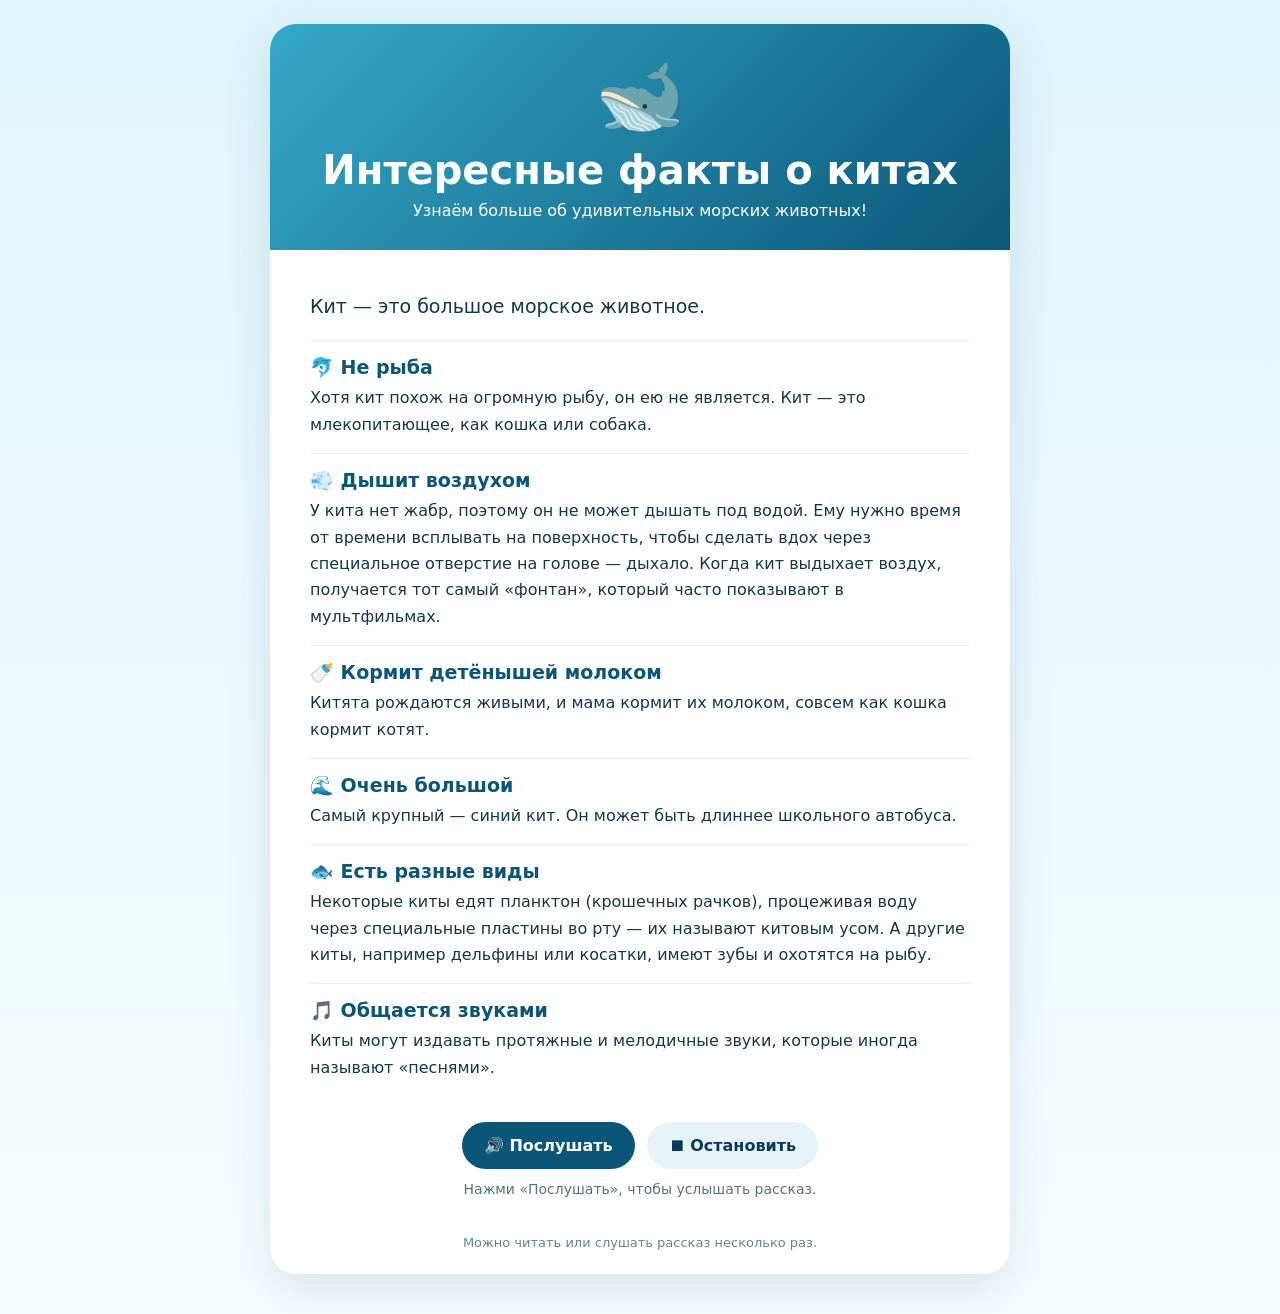
==== index.html @ 5427f097 "Add files via upload" ====
<!doctype html>
<html lang="ru">
<head>
<meta charset="utf-8"><meta name="viewport" content="width=device-width, initial-scale=1">
<meta name="theme-color" content="#0b5678"><title>Интересные факты о китах</title>
<style>
*{box-sizing:border-box}body{margin:0;padding:24px 14px 40px;background:linear-gradient(#dff5fb,#f8fdff);font-family:system-ui,sans-serif;color:#16364a}
main{max-width:740px;margin:auto}.card{background:white;border-radius:26px;overflow:hidden;box-shadow:0 15px 45px #083b5920}
header{text-align:center;padding:30px 20px;color:white;background:linear-gradient(135deg,#36a9c8,#0b5678)}
.whale{font-size:72px}h1{font-size:clamp(28px,5vw,40px);margin:8px 0}.sub{margin:0}
.content{padding:22px clamp(18px,5vw,40px) 30px}.intro{font-size:19px;line-height:1.6}
.fact{padding:15px 0;border-top:1px solid #e3eff3}.fact h2{font-size:19px;color:#0b5678;margin:0 0 6px}.fact p{font-size:16px;line-height:1.65;margin:0}
.controls{display:flex;gap:12px;justify-content:center;flex-wrap:wrap;margin:26px 0 12px}
button{border:0;border-radius:30px;padding:14px 22px;font:bold 16px system-ui;cursor:pointer}
#play{background:#0b5678;color:white}#stop{background:#e8f3f7;color:#083b59}
#status{text-align:center;min-height:24px;color:#557184;font-size:14px}footer{text-align:center;color:#668394;padding:0 16px 24px;font-size:13px}
</style></head>
<body><main><article class="card">
<header><div class="whale">🐋</div><h1>Интересные факты о китах</h1><p class="sub">Узнаём больше об удивительных морских животных!</p></header>
<section class="content">
<p class="intro">Кит — это большое морское животное.</p>
<section class="fact"><h2>🐬 Не рыба</h2><p>Хотя кит похож на огромную рыбу, он ею не является. Кит — это млекопитающее, как кошка или собака.</p></section>
<section class="fact"><h2>💨 Дышит воздухом</h2><p>У кита нет жабр, поэтому он не может дышать под водой. Ему нужно время от времени всплывать на поверхность, чтобы сделать вдох через специальное отверстие на голове — дыхало. Когда кит выдыхает воздух, получается тот самый «фонтан», который часто показывают в мультфильмах.</p></section>
<section class="fact"><h2>🍼 Кормит детёнышей молоком</h2><p>Китята рождаются живыми, и мама кормит их молоком, совсем как кошка кормит котят.</p></section>
<section class="fact"><h2>🌊 Очень большой</h2><p>Самый крупный — синий кит. Он может быть длиннее школьного автобуса.</p></section>
<section class="fact"><h2>🐟 Есть разные виды</h2><p>Некоторые киты едят планктон (крошечных рачков), процеживая воду через специальные пластины во рту — их называют китовым усом. А другие киты, например дельфины или косатки, имеют зубы и охотятся на рыбу.</p></section>
<section class="fact"><h2>🎵 Общается звуками</h2><p>Киты могут издавать протяжные и мелодичные звуки, которые иногда называют «песнями».</p></section>
<div class="controls"><button id="play">🔊 Послушать</button><button id="stop">⏹ Остановить</button></div>
<div id="status" role="status" aria-live="polite">Нажми «Послушать», чтобы услышать рассказ.</div>
</section><footer>Можно читать или слушать рассказ несколько раз.</footer>
</article></main>
<script>
const story=`Кит — это большое морское животное. Что важно знать. Не рыба. Хотя кит похож на огромную рыбу, он ею не является. Кит — это млекопитающее, как кошка или собака. Дышит воздухом. У кита нет жабр, поэтому он не может дышать под водой. Ему нужно время от времени всплывать на поверхность, чтобы сделать вдох через специальное отверстие на голове — дыхало. Когда кит выдыхает воздух, получается тот самый «фонтан», который часто показывают в мультфильмах. Кормит детёнышей молоком. Китята рождаются живыми, и мама кормит их молоком, совсем как кошка кормит котят. Очень большой. Самый крупный — синий кит. Он может быть длиннее школьного автобуса. Есть разные виды. Некоторые киты едят планктон (крошечных рачков), процеживая воду через специальные пластины во рту — их называют китовым усом. А другие киты, например дельфины или косатки, имеют зубы и охотятся на рыбу. Общается звуками. Киты могут издавать протяжные и мелодичные звуки, которые иногда называют «песнями».`;
const status=document.getElementById('status');
document.getElementById('play').onclick=()=>{if(!('speechSynthesis'in window)){status.textContent='Браузер не поддерживает озвучивание. Попробуй Chrome или Safari.';return;}
speechSynthesis.cancel();const u=new SpeechSynthesisUtterance(story);u.lang='ru-RU';u.rate=.9;
const voices=speechSynthesis.getVoices();u.voice=voices.find(v=>v.lang.toLowerCase()==='ru-ru')||voices.find(v=>v.lang.toLowerCase().startsWith('ru'))||null;
u.onstart=()=>status.textContent='Сейчас звучит рассказ о китах…';u.onend=()=>status.textContent='Рассказ окончен. Можно послушать ещё раз!';u.onerror=()=>status.textContent='Не удалось включить озвучивание. Проверь звук телефона.';speechSynthesis.speak(u);};
document.getElementById('stop').onclick=()=>{if('speechSynthesis'in window)speechSynthesis.cancel();status.textContent='Озвучивание остановлено.';};
</script></body></html>
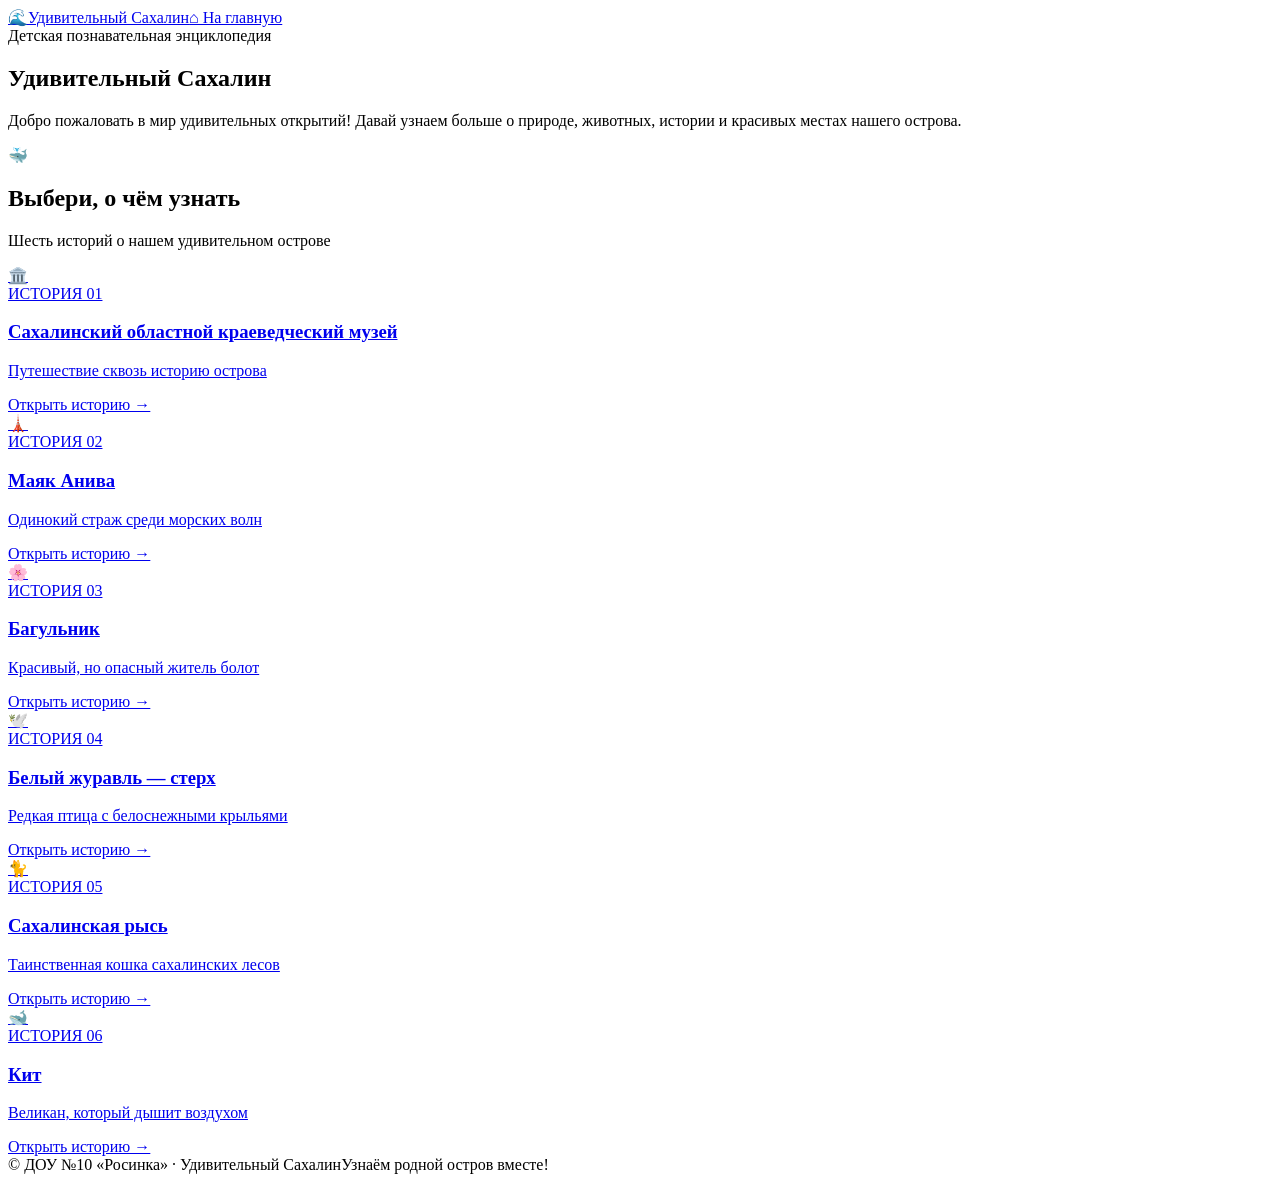
==== commit af0e5097: "Add files via upload" ====
--- a/index.html
+++ b/index.html
@@ -1,40 +1,9 @@
 <!doctype html>
-<html lang="ru">
-<head>
-<meta charset="utf-8"><meta name="viewport" content="width=device-width, initial-scale=1">
-<meta name="theme-color" content="#0b5678"><title>Интересные факты о китах</title>
-<style>
-*{box-sizing:border-box}body{margin:0;padding:24px 14px 40px;background:linear-gradient(#dff5fb,#f8fdff);font-family:system-ui,sans-serif;color:#16364a}
-main{max-width:740px;margin:auto}.card{background:white;border-radius:26px;overflow:hidden;box-shadow:0 15px 45px #083b5920}
-header{text-align:center;padding:30px 20px;color:white;background:linear-gradient(135deg,#36a9c8,#0b5678)}
-.whale{font-size:72px}h1{font-size:clamp(28px,5vw,40px);margin:8px 0}.sub{margin:0}
-.content{padding:22px clamp(18px,5vw,40px) 30px}.intro{font-size:19px;line-height:1.6}
-.fact{padding:15px 0;border-top:1px solid #e3eff3}.fact h2{font-size:19px;color:#0b5678;margin:0 0 6px}.fact p{font-size:16px;line-height:1.65;margin:0}
-.controls{display:flex;gap:12px;justify-content:center;flex-wrap:wrap;margin:26px 0 12px}
-button{border:0;border-radius:30px;padding:14px 22px;font:bold 16px system-ui;cursor:pointer}
-#play{background:#0b5678;color:white}#stop{background:#e8f3f7;color:#083b59}
-#status{text-align:center;min-height:24px;color:#557184;font-size:14px}footer{text-align:center;color:#668394;padding:0 16px 24px;font-size:13px}
-</style></head>
-<body><main><article class="card">
-<header><div class="whale">🐋</div><h1>Интересные факты о китах</h1><p class="sub">Узнаём больше об удивительных морских животных!</p></header>
-<section class="content">
-<p class="intro">Кит — это большое морское животное.</p>
-<section class="fact"><h2>🐬 Не рыба</h2><p>Хотя кит похож на огромную рыбу, он ею не является. Кит — это млекопитающее, как кошка или собака.</p></section>
-<section class="fact"><h2>💨 Дышит воздухом</h2><p>У кита нет жабр, поэтому он не может дышать под водой. Ему нужно время от времени всплывать на поверхность, чтобы сделать вдох через специальное отверстие на голове — дыхало. Когда кит выдыхает воздух, получается тот самый «фонтан», который часто показывают в мультфильмах.</p></section>
-<section class="fact"><h2>🍼 Кормит детёнышей молоком</h2><p>Китята рождаются живыми, и мама кормит их молоком, совсем как кошка кормит котят.</p></section>
-<section class="fact"><h2>🌊 Очень большой</h2><p>Самый крупный — синий кит. Он может быть длиннее школьного автобуса.</p></section>
-<section class="fact"><h2>🐟 Есть разные виды</h2><p>Некоторые киты едят планктон (крошечных рачков), процеживая воду через специальные пластины во рту — их называют китовым усом. А другие киты, например дельфины или косатки, имеют зубы и охотятся на рыбу.</p></section>
-<section class="fact"><h2>🎵 Общается звуками</h2><p>Киты могут издавать протяжные и мелодичные звуки, которые иногда называют «песнями».</p></section>
-<div class="controls"><button id="play">🔊 Послушать</button><button id="stop">⏹ Остановить</button></div>
-<div id="status" role="status" aria-live="polite">Нажми «Послушать», чтобы услышать рассказ.</div>
-</section><footer>Можно читать или слушать рассказ несколько раз.</footer>
-</article></main>
-<script>
-const story=`Кит — это большое морское животное. Что важно знать. Не рыба. Хотя кит похож на огромную рыбу, он ею не является. Кит — это млекопитающее, как кошка или собака. Дышит воздухом. У кита нет жабр, поэтому он не может дышать под водой. Ему нужно время от времени всплывать на поверхность, чтобы сделать вдох через специальное отверстие на голове — дыхало. Когда кит выдыхает воздух, получается тот самый «фонтан», который часто показывают в мультфильмах. Кормит детёнышей молоком. Китята рождаются живыми, и мама кормит их молоком, совсем как кошка кормит котят. Очень большой. Самый крупный — синий кит. Он может быть длиннее школьного автобуса. Есть разные виды. Некоторые киты едят планктон (крошечных рачков), процеживая воду через специальные пластины во рту — их называют китовым усом. А другие киты, например дельфины или косатки, имеют зубы и охотятся на рыбу. Общается звуками. Киты могут издавать протяжные и мелодичные звуки, которые иногда называют «песнями».`;
-const status=document.getElementById('status');
-document.getElementById('play').onclick=()=>{if(!('speechSynthesis'in window)){status.textContent='Браузер не поддерживает озвучивание. Попробуй Chrome или Safari.';return;}
-speechSynthesis.cancel();const u=new SpeechSynthesisUtterance(story);u.lang='ru-RU';u.rate=.9;
-const voices=speechSynthesis.getVoices();u.voice=voices.find(v=>v.lang.toLowerCase()==='ru-ru')||voices.find(v=>v.lang.toLowerCase().startsWith('ru'))||null;
-u.onstart=()=>status.textContent='Сейчас звучит рассказ о китах…';u.onend=()=>status.textContent='Рассказ окончен. Можно послушать ещё раз!';u.onerror=()=>status.textContent='Не удалось включить озвучивание. Проверь звук телефона.';speechSynthesis.speak(u);};
-document.getElementById('stop').onclick=()=>{if('speechSynthesis'in window)speechSynthesis.cancel();status.textContent='Озвучивание остановлено.';};
-</script></body></html>+<html lang="ru"><head><meta charset="utf-8"><meta name="viewport" content="width=device-width, initial-scale=1">
+<meta name="theme-color" content="#2878d0"><meta name="description" content="Детская виртуальная энциклопедия о природе, истории и достопримечательностях Сахалина.">
+<title>Удивительный Сахалин — Удивительный Сахалин</title><link rel="stylesheet" href="assets/style.css"></head><body><header><div class="wrap top"><a class="brand" href="index.html"><span class="brand-mark">🌊</span><span>Удивительный Сахалин</span></a><a class="navlink" href="index.html">⌂ На главную</a></div></header>
+<main class="wrap">
+<section class="hero"><div class="hero-box"><div class="eyebrow">Детская познавательная энциклопедия</div><h1>Удивительный Сахалин</h1><p>Добро пожаловать в мир удивительных открытий! Давай узнаем больше о природе, животных, истории и красивых местах нашего острова.</p><div class="hero-art">🐳</div></div></section>
+<div class="section-head"><div><h2>Выбери, о чём узнать</h2><p>Шесть историй о нашем удивительном острове</p></div></div>
+<section class="cards"><a class="card" href="museum.html"><div class="card-art museum">🏛️</div><div class="card-body"><div class="num">ИСТОРИЯ 01</div><h3>Сахалинский областной краеведческий музей</h3><p>Путешествие сквозь историю острова</p><span class="more">Открыть историю →</span></div></a><a class="card" href="aniva.html"><div class="card-art aniva">🗼</div><div class="card-body"><div class="num">ИСТОРИЯ 02</div><h3>Маяк Анива</h3><p>Одинокий страж среди морских волн</p><span class="more">Открыть историю →</span></div></a><a class="card" href="bagulnik.html"><div class="card-art plant">🌸</div><div class="card-body"><div class="num">ИСТОРИЯ 03</div><h3>Багульник</h3><p>Красивый, но опасный житель болот</p><span class="more">Открыть историю →</span></div></a><a class="card" href="sterkh.html"><div class="card-art bird">🕊️</div><div class="card-body"><div class="num">ИСТОРИЯ 04</div><h3>Белый журавль — стерх</h3><p>Редкая птица с белоснежными крыльями</p><span class="more">Открыть историю →</span></div></a><a class="card" href="lynx.html"><div class="card-art lynx">🐈</div><div class="card-body"><div class="num">ИСТОРИЯ 05</div><h3>Сахалинская рысь</h3><p>Таинственная кошка сахалинских лесов</p><span class="more">Открыть историю →</span></div></a><a class="card" href="whale.html"><div class="card-art whale">🐋</div><div class="card-body"><div class="num">ИСТОРИЯ 06</div><h3>Кит</h3><p>Великан, который дышит воздухом</p><span class="more">Открыть историю →</span></div></a></section>
+</main><footer><div class="wrap foot"><span>© ДОУ №10 «Росинка» · Удивительный Сахалин</span><span>Узнаём родной остров вместе!</span></div></footer></body></html>
